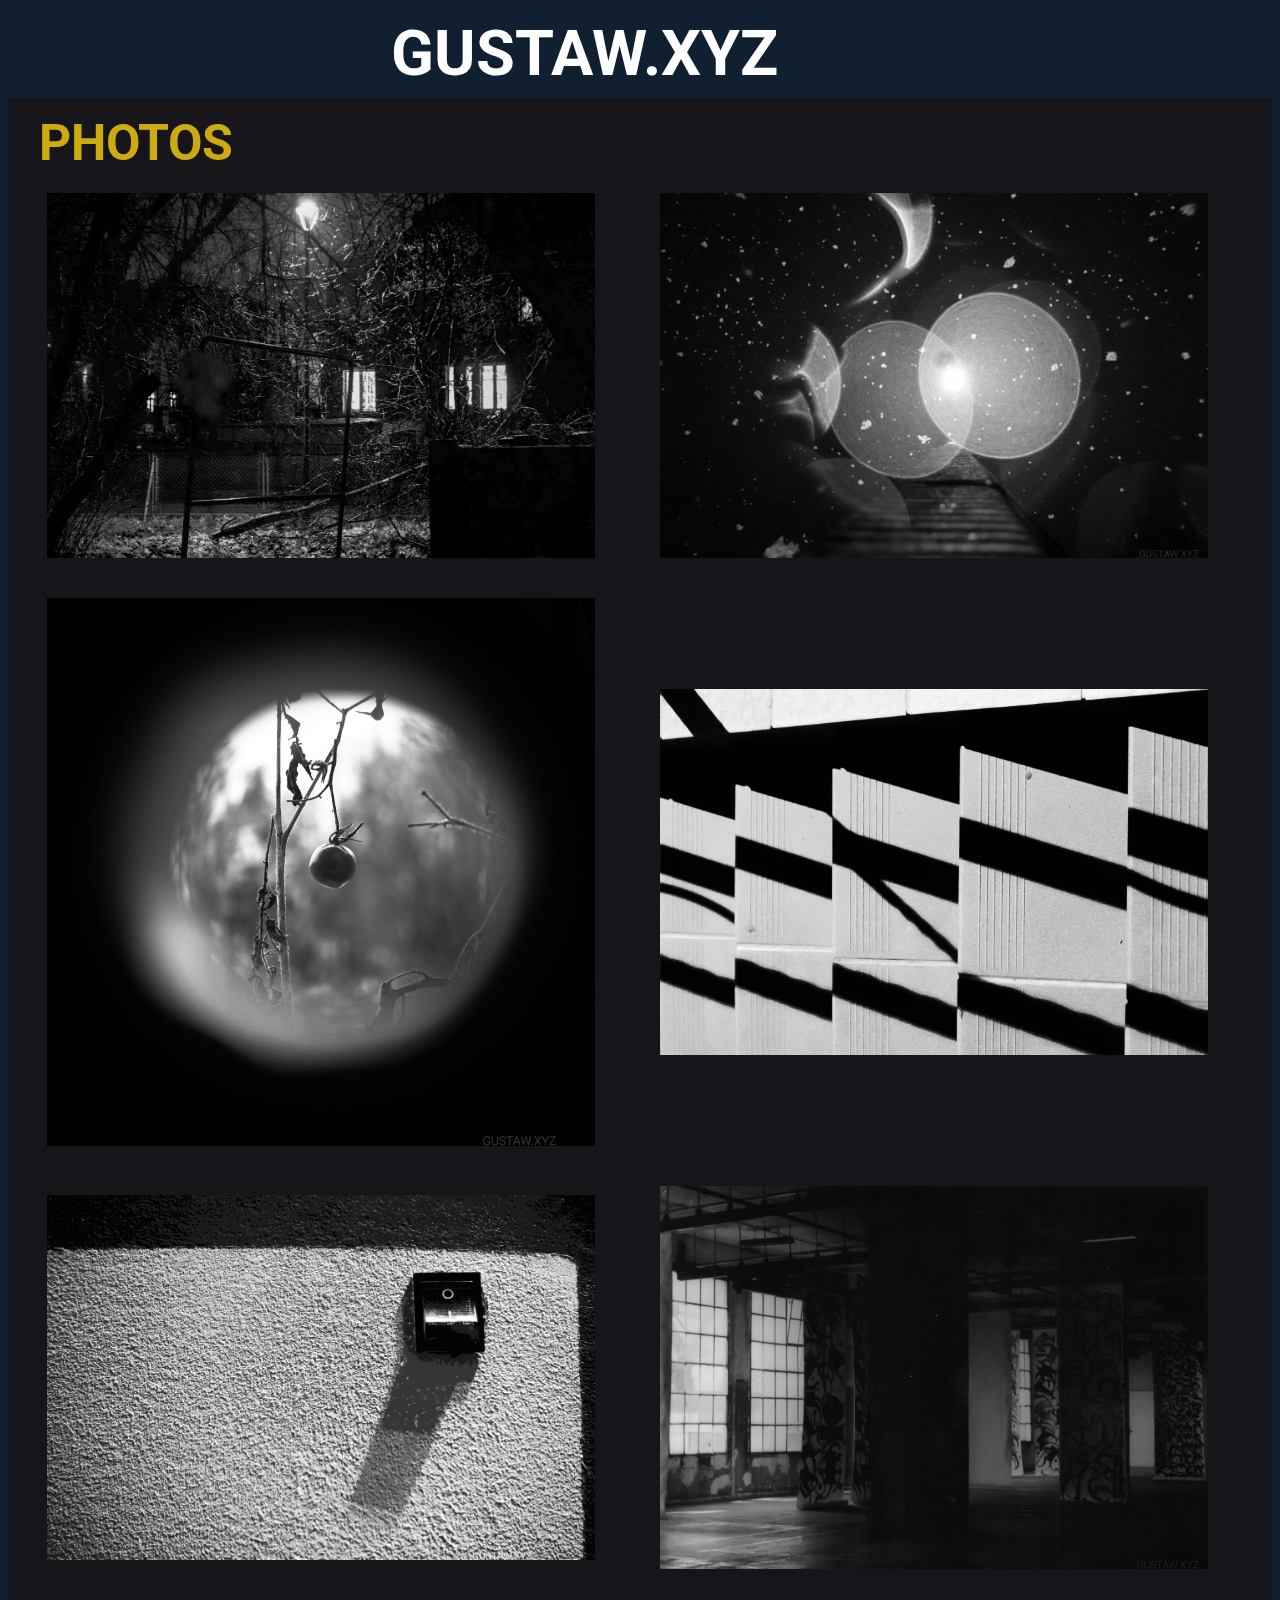
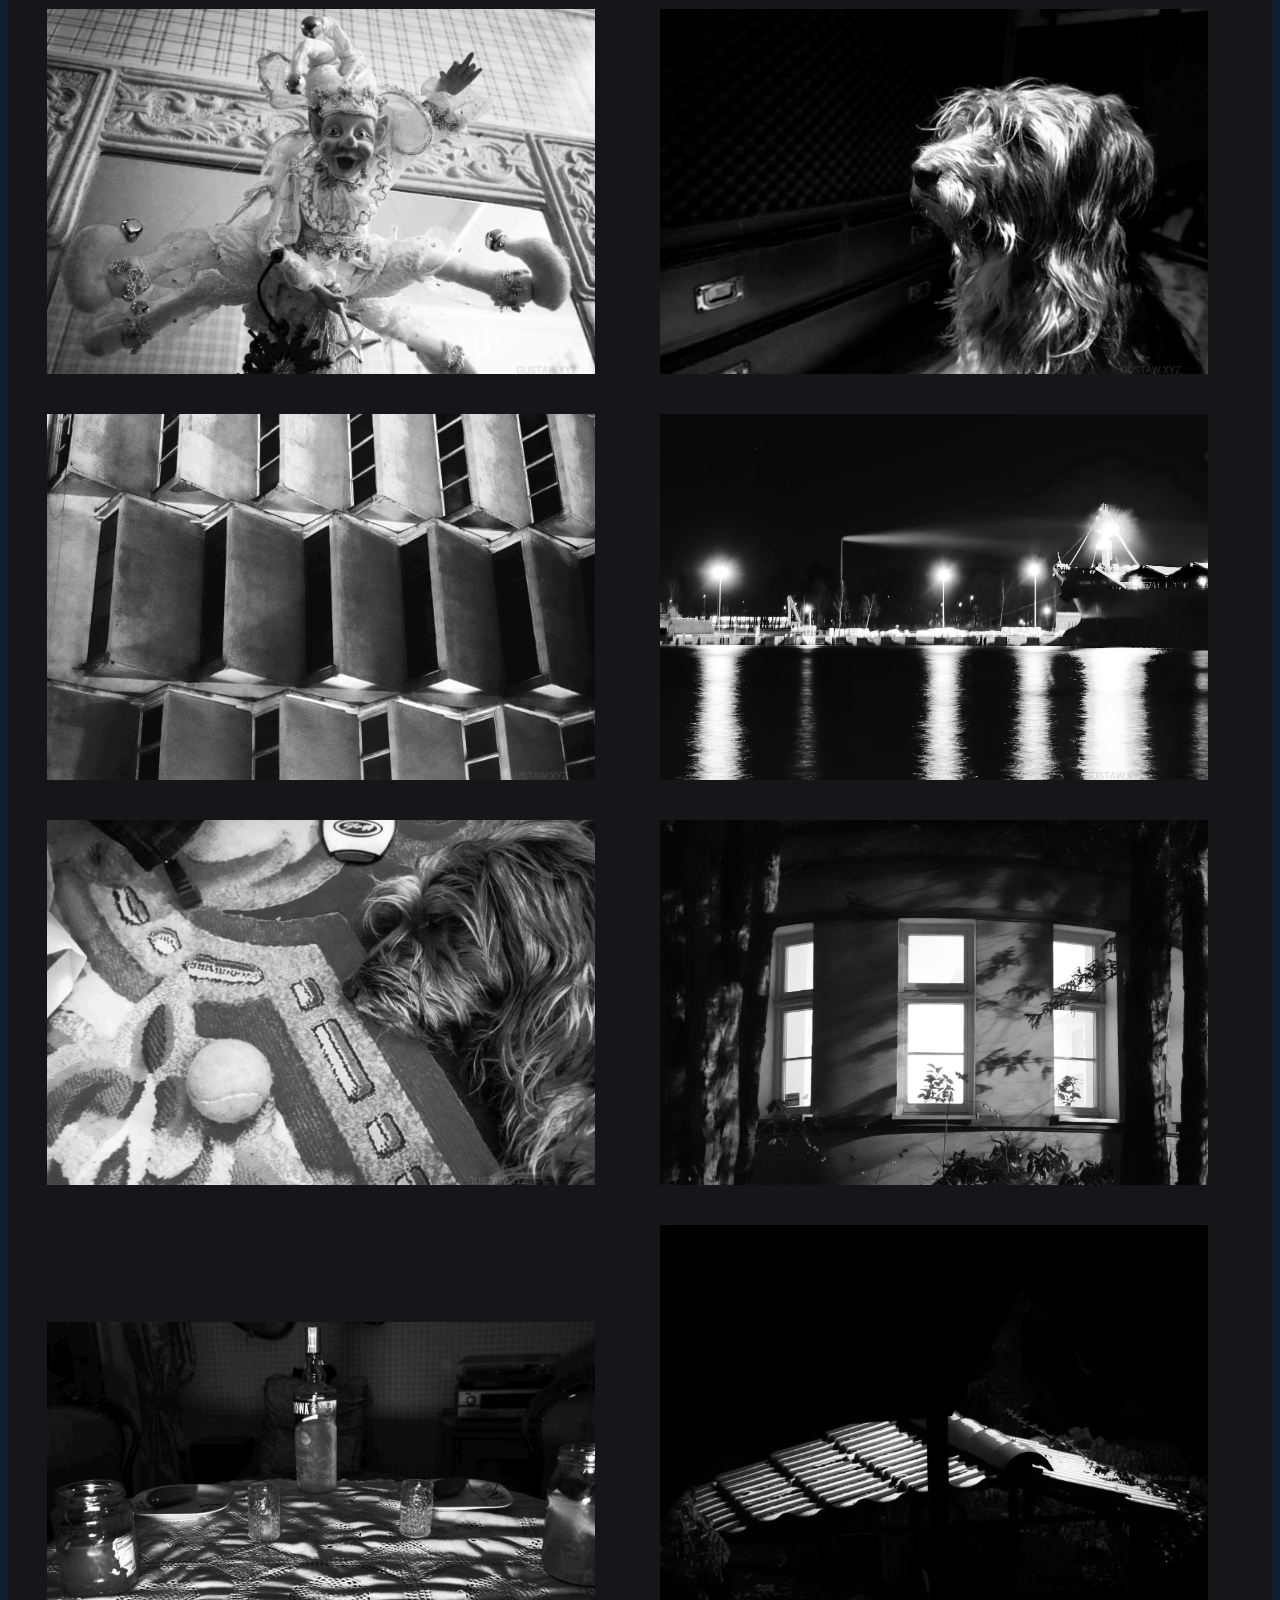
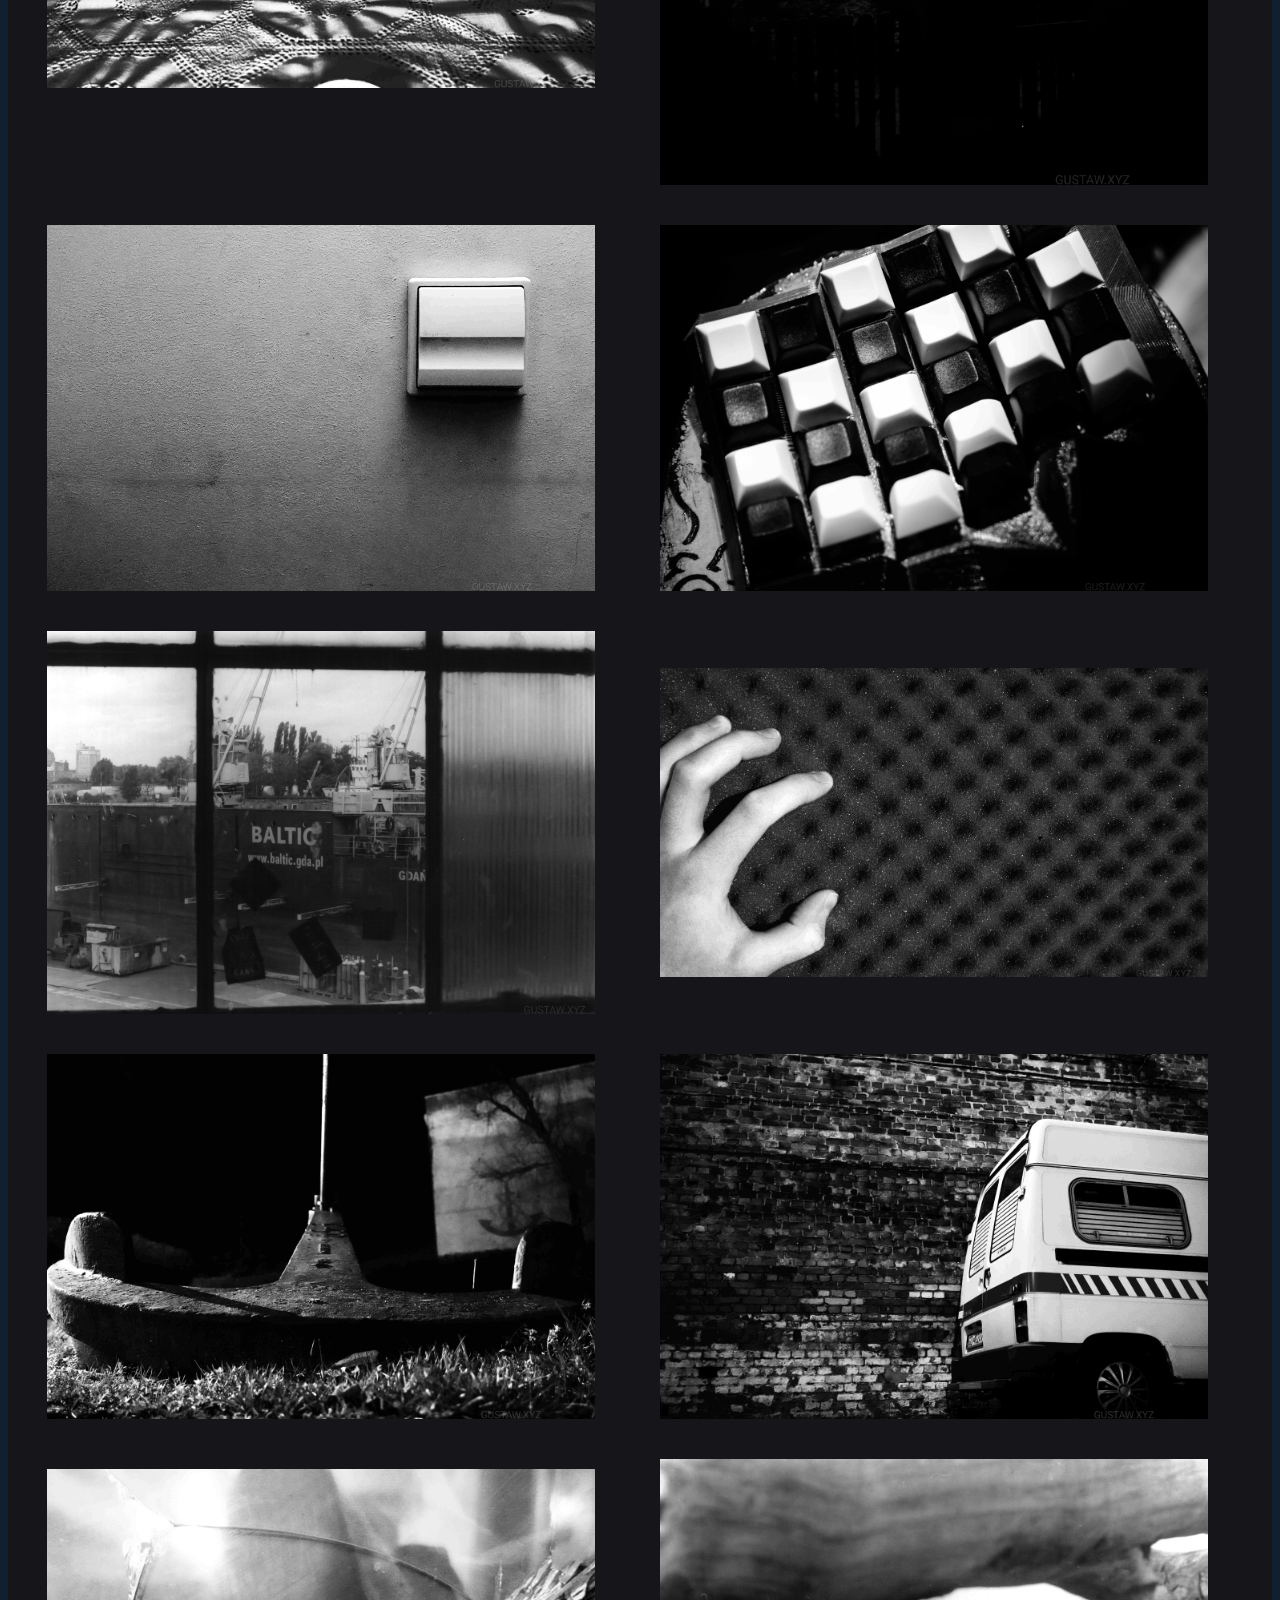
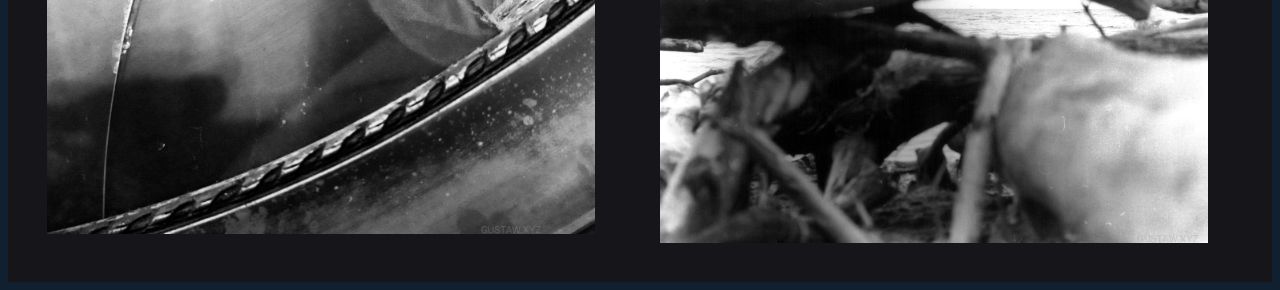
==== index.html @ 0d74c9b4 "Initial commit" ====
<html>
<head>
  <meta charset="utf-8">
  <link rel="stylesheet" href="main.css">
  <!-- <meta property="og:image" content="bg.png" /> -->
  <meta property="og:type" content="website" />
  <meta property="og:url" content="https://gustaw.xyz/"/>
  <meta property="og:title" content="gustaw.xyz" />
  <meta property="og:description" content="This is my personal photography repository. All done by me."/>
</head>
<body>

<div class="title">
    <h1>GUSTAW.XYZ</h1>
</div>

<div class="floor">
  <div class="inset">
    <h2>PHOTOS</h2>
    <div id="border">
      <div id="images"></div>
    </div>
  </div>
</div>
</body>

<script>
  const images = document.getElementById("images");
  const table = document.createElement('table');
  table.setAttribute("class", "images-table");
  table.border = '0';
  const tableBody = document.createElement('tbody');
  table.appendChild(tableBody);
  var files = Array("DSC00093.jpg", "DSC00123.jpg", "DSC00188.jpg", "DSC00200.jpg", "DSC00210.jpg", "elektrykow1.jpg", "IMG00246.jpg", "IMG00254.jpg", "IMG00295.jpg", "IMG00310.jpg", "IMG00383.jpg", "DSC00099.jpg", "DSC00146.jpg", "DSC00191.jpg", "DSC00204.jpg", "DSC00233.jpg", "elektrykow2.jpg", "IMG00250.jpg", "IMG00291.jpg", "IMG00298.jpg", "IMG00372.jpg", "morze.jpg")
  var rows = Math.floor(files.length/2) + files.length % 2;
  var columns = 2;
  console.log(rows);
  for (let row = 0; row < rows; row++) {
    const tr = document.createElement('tr');
    tableBody.appendChild(tr);
    for (let column = 0; column < columns; column++) {
        const td = document.createElement('td');
        var elem;
        var ref;
        var imageNo = row * 2 + column;
        console.log(imageNo);
        if(imageNo < files.length) {
            elem = document.createElement("img");
            elem.setAttribute("src", "images/" + files[imageNo]);
            elem.setAttribute("class", "image");
            elem.setAttribute("alt", "some-name");
            ref = document.createElement("a");
            ref.setAttribute("href", "images/" + files[imageNo]);
          } else {
            elem = document.createTextNode("");
            }
        ref.appendChild(elem);
        td.appendChild(ref);
        tr.appendChild(td);
    }
  }
  images.appendChild(table);
</script> 
</html>
---- main.css ----
@import url('https://fonts.googleapis.com/css?family=Montserrat');
@import url('https://fonts.googleapis.com/css?family=Roboto');
p {
  font-size: large;
  padding: 2vh;
  padding-left: 5vh;
  letter-spacing: 0.5vw;
}

body {
  font-family: "Roboto";
  background-color: #102030;
  color: #CCAA10;
}

.title {
  /* font-family: "Montserrat"; */
  color: #FFF;
  display: flex;
  flex-direction: column;
  align-items: center;
  justify-content: center;
  height: 10vh;
  width: 90vw;
}

.inset {
  padding: 2vh;
}
.floor {
  /* background-image: url("floor.jpeg"); */
  background-color: #16161A;
  background-size: cover;
  margin: 0px;
  padding:0px;
}

.images-table {
  /* height: 20vh; */
  width: 100%;
}
.image {
  width: 90%;
  padding: 2vh;
}

h1 {
  font-size: 7vh;
  line-height: 1;
  margin: 1vh 1vw;
}

h2 {
  font-size: 50px;
  line-height: .75;
  margin: 1vh 1vw;
}
.unusesd-h1 {
  background-image: url(https://media.giphy.com/media/26BROrSHlmyzzHf3i/giphy.gif);
  background-size: cover;
  text-align: center;
  color: transparent;
  background-clip: text;
  -moz-background-clip: text;
  -webkit-background-clip: text;
  text-transform: uppercase;
  font-size: 7vh;
  line-height: 1;
  margin: 10px 0;
}
.unusesd-h2 {
  /* background-image: url(https://media.giphy.com/media/26BROrSHlmyzzHf3i/giphy.gif); */
  background-image: url("bg.png");
  background-size: contain;
  color: transparent;
  background-clip: text;
  -moz-background-clip: text;
  -webkit-background-clip: text;
  text-transform: uppercase;
  font-size: 50px;
  line-height: .75;
  margin: 10px 0;
}
/* styling my button */
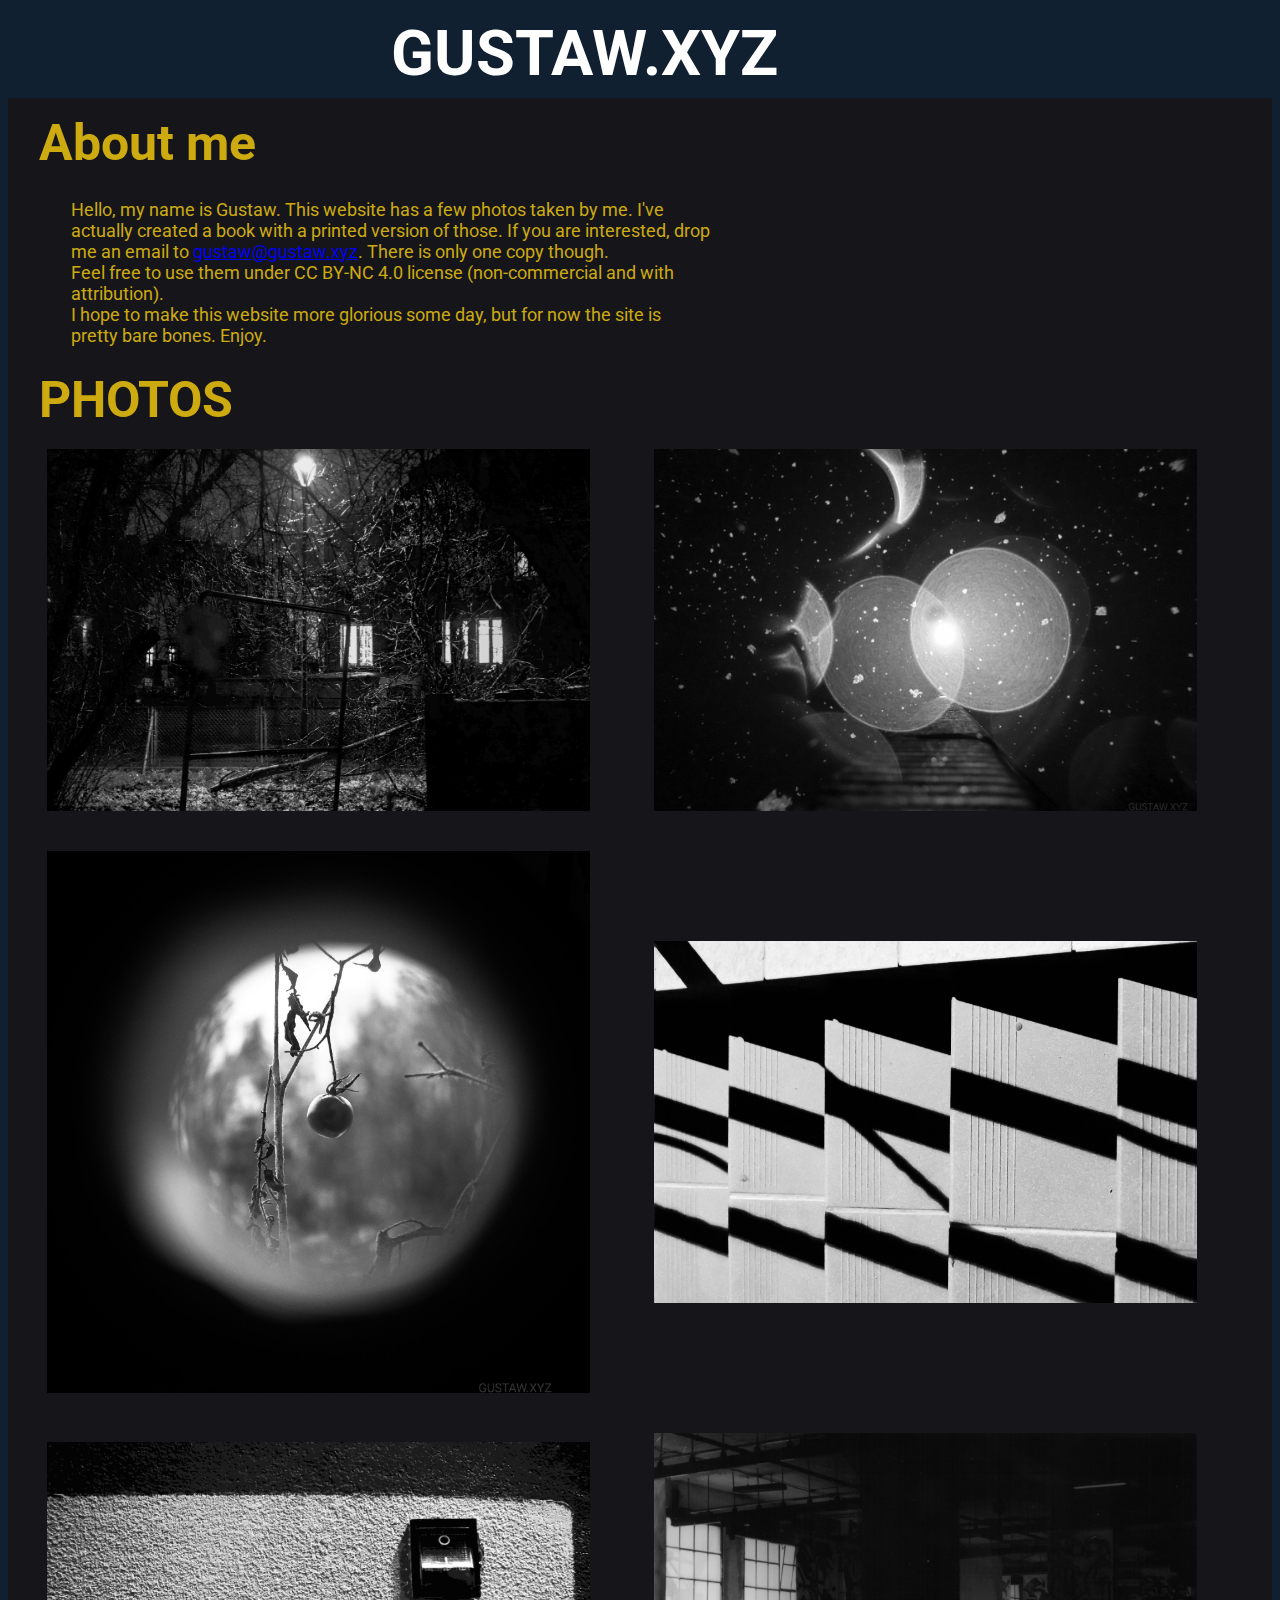
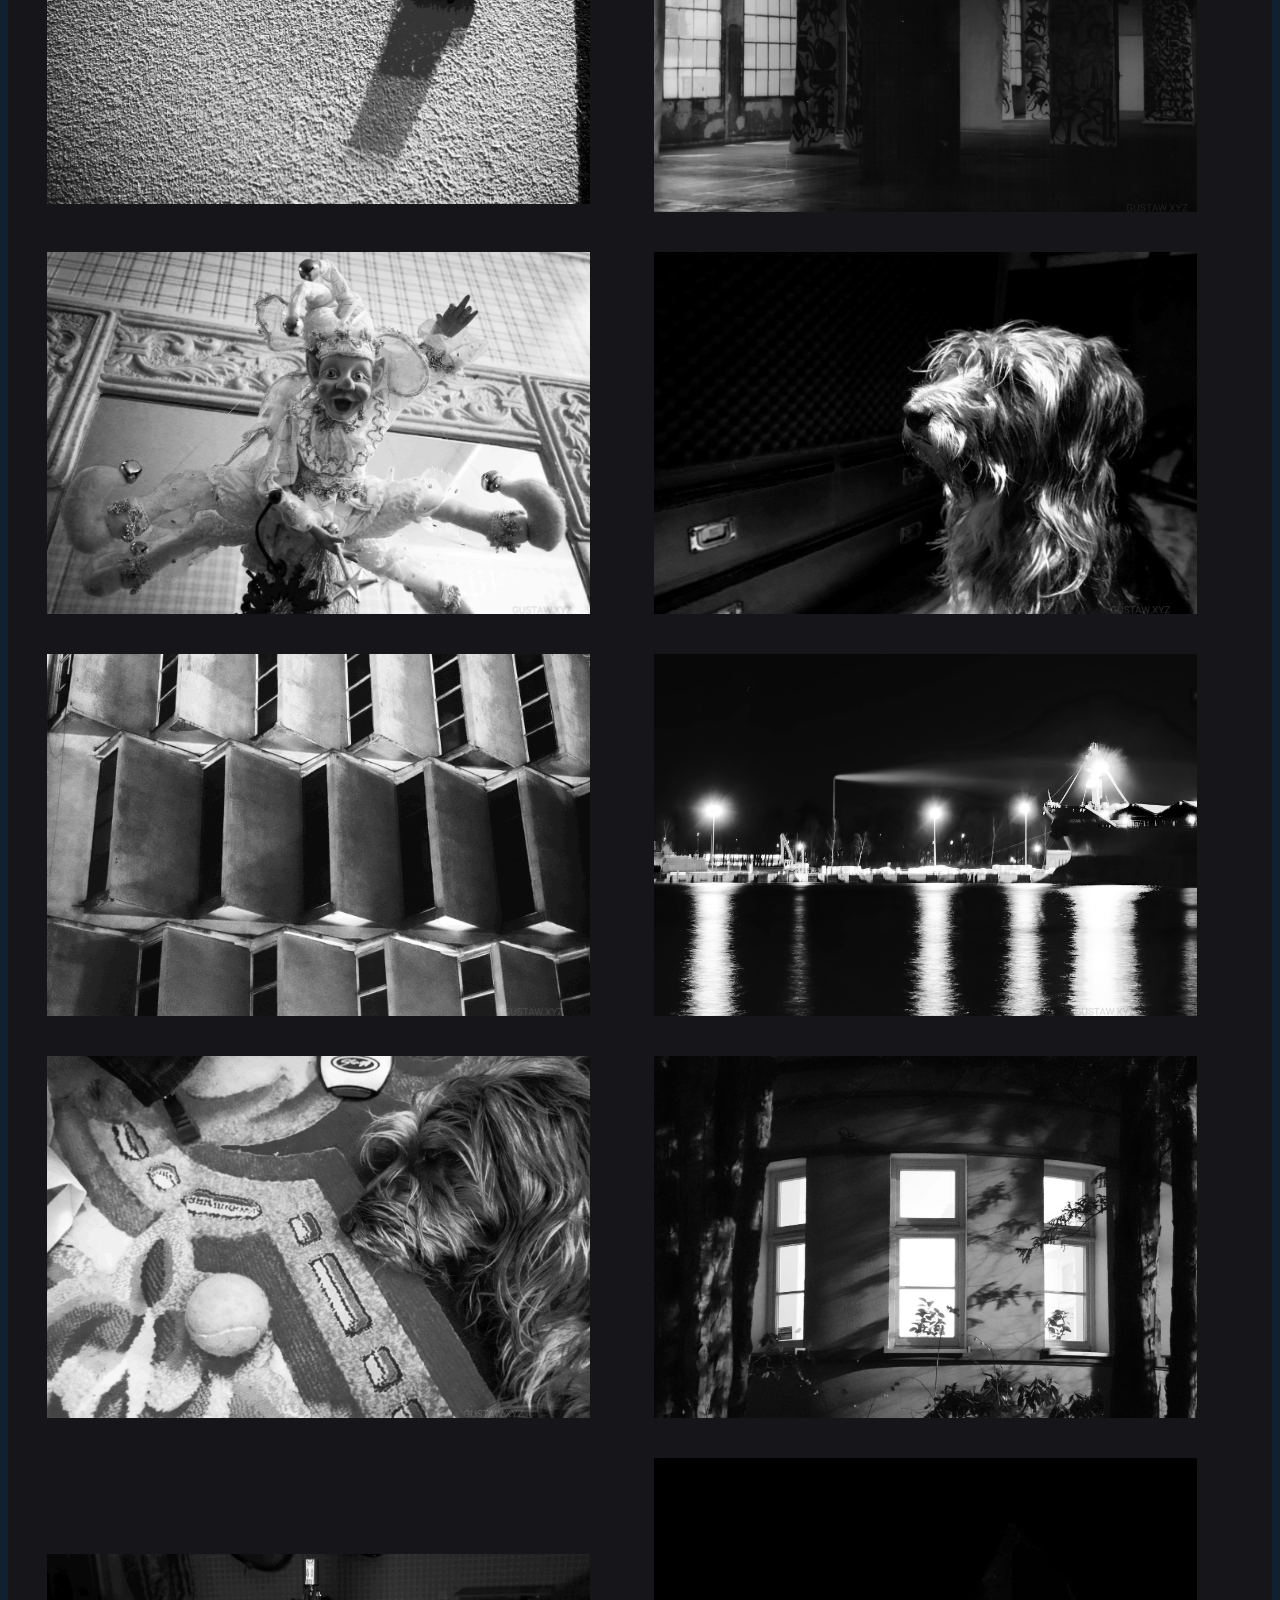
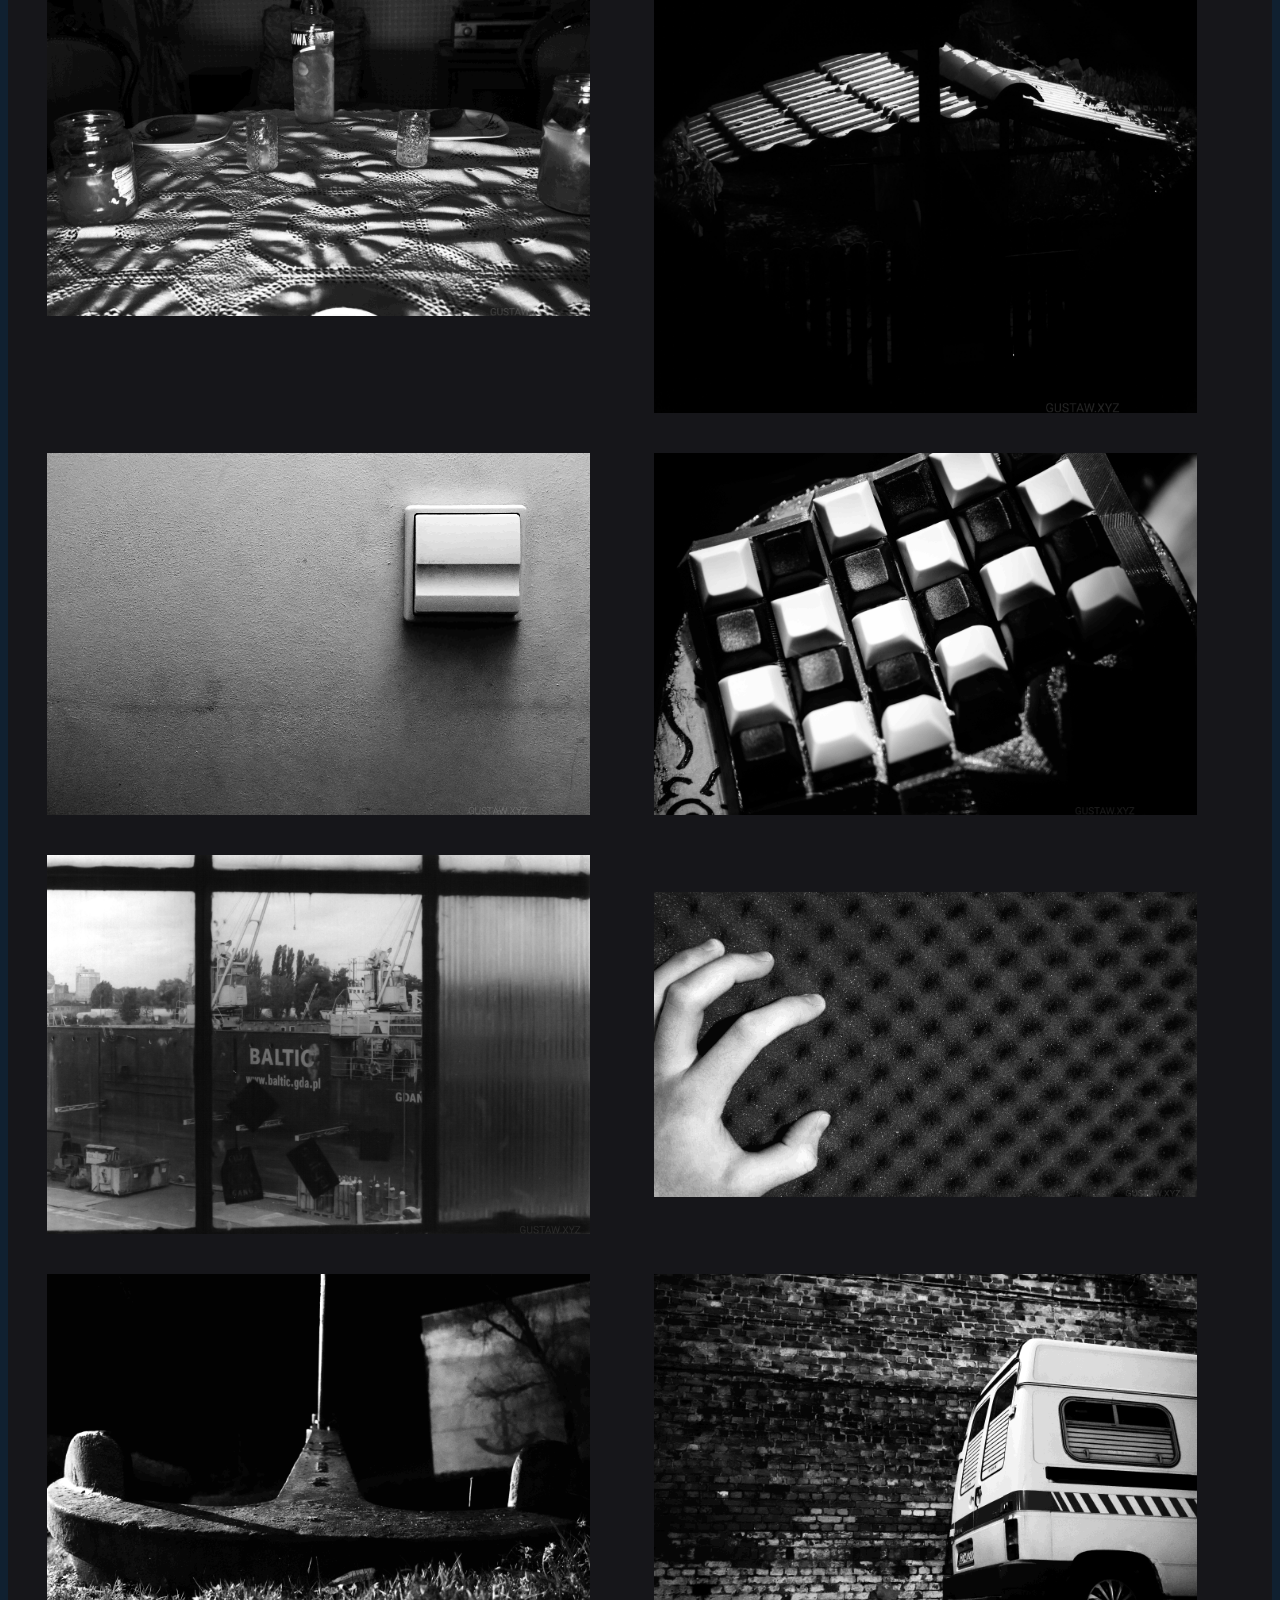
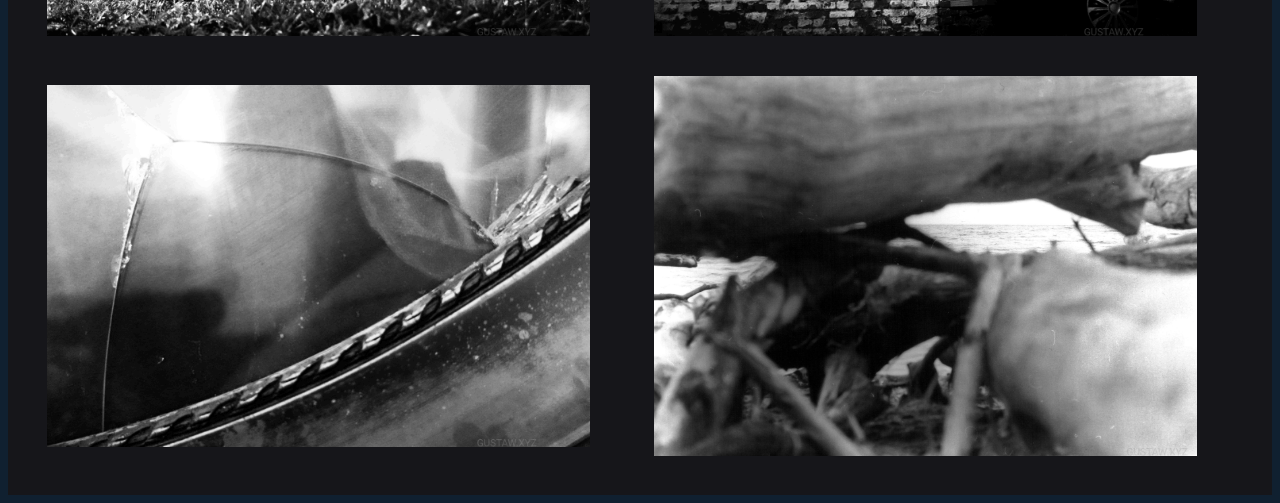
==== commit 5ba8e08c: "Add about me paragraph" ====
--- a/index.html
+++ b/index.html
@@ -1,64 +1,76 @@
 <html>
+
 <head>
-  <meta charset="utf-8">
-  <link rel="stylesheet" href="main.css">
-  <!-- <meta property="og:image" content="bg.png" /> -->
-  <meta property="og:type" content="website" />
-  <meta property="og:url" content="https://gustaw.xyz/"/>
-  <meta property="og:title" content="gustaw.xyz" />
-  <meta property="og:description" content="This is my personal photography repository. All done by me."/>
+    <script async src="https://pagead2.googlesyndication.com/pagead/js/adsbygoogle.js?client=ca-pub-4096869880303059"
+        crossorigin="anonymous"></script>
+    <meta charset="utf-8">
+    <link rel="stylesheet" href="main.css">
+    <!-- <meta property="og:image" content="bg.png" /> -->
+    <meta property="og:type" content="website" />
+    <meta property="og:url" content="https://gustaw.xyz/" />
+    <meta property="og:title" content="gustaw.xyz" />
+    <meta property="og:description" content="This is my personal photography repository. All done by me." />
 </head>
+
 <body>
 
-<div class="title">
-    <h1>GUSTAW.XYZ</h1>
-</div>
+    <div class="title">
+        <h1>GUSTAW.XYZ</h1>
+    </div>
 
-<div class="floor">
-  <div class="inset">
-    <h2>PHOTOS</h2>
-    <div id="border">
-      <div id="images"></div>
+    <div class="floor">
+        <div class="inset">
+            <h2>About me</h2>
+            <p>
+                Hello, my name is Gustaw. This website has a few photos taken by me. I've actually created a book with a
+                printed version of those. If you are interested, drop me an email to <a href=mailto:gustaw@gustaw.xyz>gustaw@gustaw.xyz</a>. There is only one copy though. <br />
+                Feel free to use them under CC BY-NC 4.0 license (non-commercial and with attribution). <br />
+                I hope to make this website more glorious some day, but for now the site is pretty bare bones. Enjoy. <br />
+            </p>
+            <h2>PHOTOS</h2>
+            <div id="border">
+                <div id="images"></div>
+            </div>
+        </div>
     </div>
-  </div>
-</div>
 </body>
 
 <script>
-  const images = document.getElementById("images");
-  const table = document.createElement('table');
-  table.setAttribute("class", "images-table");
-  table.border = '0';
-  const tableBody = document.createElement('tbody');
-  table.appendChild(tableBody);
-  var files = Array("DSC00093.jpg", "DSC00123.jpg", "DSC00188.jpg", "DSC00200.jpg", "DSC00210.jpg", "elektrykow1.jpg", "IMG00246.jpg", "IMG00254.jpg", "IMG00295.jpg", "IMG00310.jpg", "IMG00383.jpg", "DSC00099.jpg", "DSC00146.jpg", "DSC00191.jpg", "DSC00204.jpg", "DSC00233.jpg", "elektrykow2.jpg", "IMG00250.jpg", "IMG00291.jpg", "IMG00298.jpg", "IMG00372.jpg", "morze.jpg")
-  var rows = Math.floor(files.length/2) + files.length % 2;
-  var columns = 2;
-  console.log(rows);
-  for (let row = 0; row < rows; row++) {
-    const tr = document.createElement('tr');
-    tableBody.appendChild(tr);
-    for (let column = 0; column < columns; column++) {
-        const td = document.createElement('td');
-        var elem;
-        var ref;
-        var imageNo = row * 2 + column;
-        console.log(imageNo);
-        if(imageNo < files.length) {
-            elem = document.createElement("img");
-            elem.setAttribute("src", "images/" + files[imageNo]);
-            elem.setAttribute("class", "image");
-            elem.setAttribute("alt", "some-name");
-            ref = document.createElement("a");
-            ref.setAttribute("href", "images/" + files[imageNo]);
-          } else {
-            elem = document.createTextNode("");
+    const images = document.getElementById("images");
+    const table = document.createElement('table');
+    table.setAttribute("class", "images-table");
+    table.border = '0';
+    const tableBody = document.createElement('tbody');
+    table.appendChild(tableBody);
+    var files = Array("DSC00093.jpg", "DSC00123.jpg", "DSC00188.jpg", "DSC00200.jpg", "DSC00210.jpg", "elektrykow1.jpg", "IMG00246.jpg", "IMG00254.jpg", "IMG00295.jpg", "IMG00310.jpg", "IMG00383.jpg", "DSC00099.jpg", "DSC00146.jpg", "DSC00191.jpg", "DSC00204.jpg", "DSC00233.jpg", "elektrykow2.jpg", "IMG00250.jpg", "IMG00291.jpg", "IMG00298.jpg", "IMG00372.jpg", "morze.jpg")
+    var rows = Math.floor(files.length / 2) + files.length % 2;
+    var columns = 2;
+    console.log(rows);
+    for (let row = 0; row < rows; row++) {
+        const tr = document.createElement('tr');
+        tableBody.appendChild(tr);
+        for (let column = 0; column < columns; column++) {
+            const td = document.createElement('td');
+            var elem;
+            var ref;
+            var imageNo = row * 2 + column;
+            console.log(imageNo);
+            if (imageNo < files.length) {
+                elem = document.createElement("img");
+                elem.setAttribute("src", "images/" + files[imageNo]);
+                elem.setAttribute("class", "image");
+                elem.setAttribute("alt", "some-name");
+                ref = document.createElement("a");
+                ref.setAttribute("href", "images/" + files[imageNo]);
+            } else {
+                elem = document.createTextNode("");
             }
-        ref.appendChild(elem);
-        td.appendChild(ref);
-        tr.appendChild(td);
+            ref.appendChild(elem);
+            td.appendChild(ref);
+            tr.appendChild(td);
+        }
     }
-  }
-  images.appendChild(table);
-</script> 
+    images.appendChild(table);
+</script>
+
 </html>
--- a/main.css
+++ b/main.css
@@ -1,11 +1,5 @@
 @import url('https://fonts.googleapis.com/css?family=Montserrat');
 @import url('https://fonts.googleapis.com/css?family=Roboto');
-p {
-  font-size: large;
-  padding: 2vh;
-  padding-left: 5vh;
-  letter-spacing: 0.5vw;
-}
 
 body {
   font-family: "Roboto";
@@ -13,8 +7,14 @@
   color: #CCAA10;
 }
 
+p {
+  font-size: large;
+  padding: 2vh;
+  padding-left: 5vh;
+  width: 50vw;
+}
+
 .title {
-  /* font-family: "Montserrat"; */
   color: #FFF;
   display: flex;
   flex-direction: column;
@@ -27,8 +27,8 @@
 .inset {
   padding: 2vh;
 }
+
 .floor {
-  /* background-image: url("floor.jpeg"); */
   background-color: #16161A;
   background-size: cover;
   margin: 0px;
@@ -36,9 +36,9 @@
 }
 
 .images-table {
-  /* height: 20vh; */
-  width: 100%;
+  width: 95vw;
 }
+
 .image {
   width: 90%;
   padding: 2vh;
@@ -55,31 +55,3 @@
   line-height: .75;
   margin: 1vh 1vw;
 }
-.unusesd-h1 {
-  background-image: url(https://media.giphy.com/media/26BROrSHlmyzzHf3i/giphy.gif);
-  background-size: cover;
-  text-align: center;
-  color: transparent;
-  background-clip: text;
-  -moz-background-clip: text;
-  -webkit-background-clip: text;
-  text-transform: uppercase;
-  font-size: 7vh;
-  line-height: 1;
-  margin: 10px 0;
-}
-.unusesd-h2 {
-  /* background-image: url(https://media.giphy.com/media/26BROrSHlmyzzHf3i/giphy.gif); */
-  background-image: url("bg.png");
-  background-size: contain;
-  color: transparent;
-  background-clip: text;
-  -moz-background-clip: text;
-  -webkit-background-clip: text;
-  text-transform: uppercase;
-  font-size: 50px;
-  line-height: .75;
-  margin: 10px 0;
-}
-/* styling my button */
-
